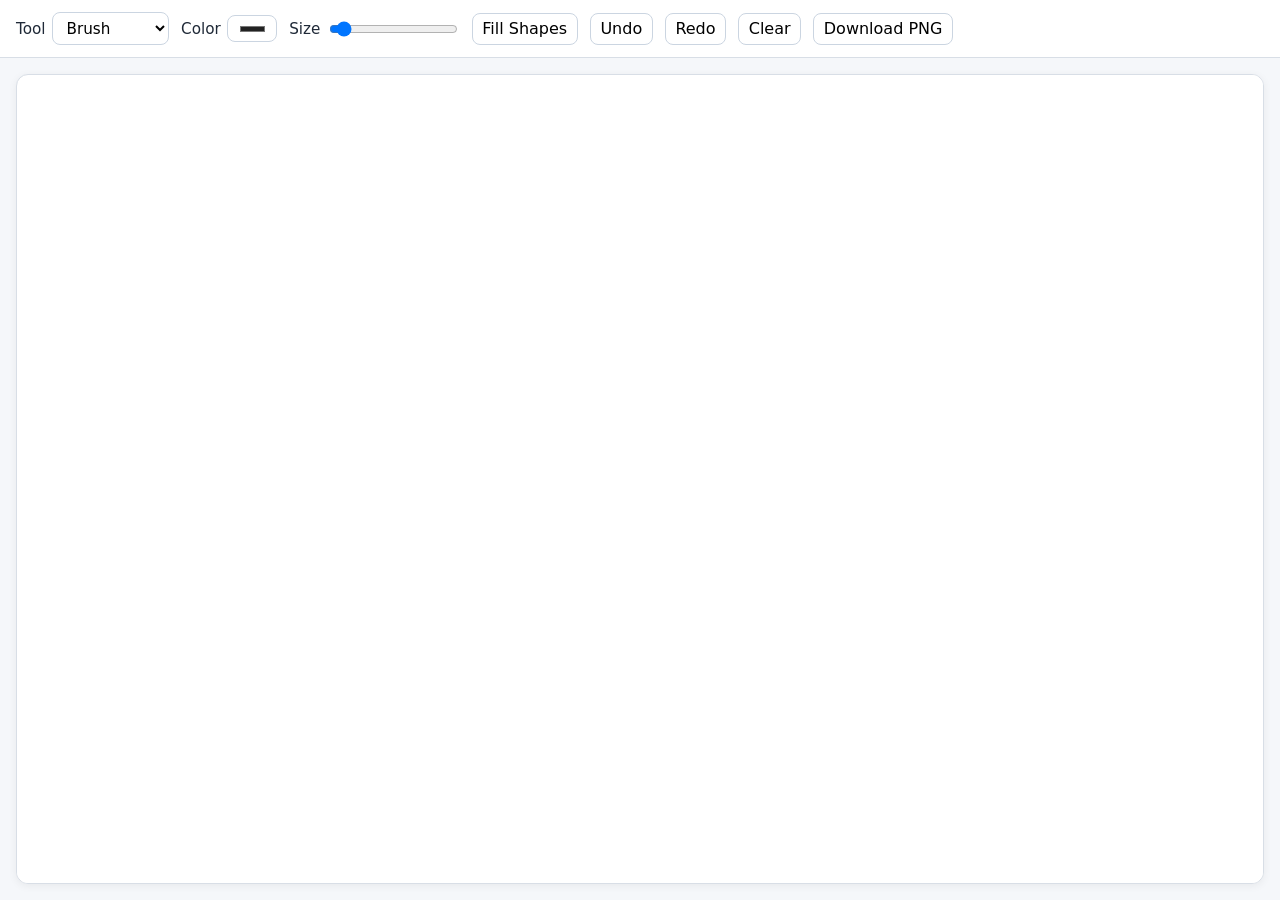
==== index.html @ f086ef81 "Build browser drawing app with standard tools" ====
<!doctype html>
<html lang="en">
  <head>
    <meta charset="UTF-8" />
    <meta name="viewport" content="width=device-width, initial-scale=1.0" />
    <title>Draw Studio</title>
    <link rel="stylesheet" href="styles.css" />
  </head>
  <body>
    <header class="toolbar" aria-label="Drawing tools">
      <label>
        Tool
        <select id="tool-select" aria-label="Select drawing tool">
          <option value="brush">Brush</option>
          <option value="line">Line</option>
          <option value="rectangle">Rectangle</option>
          <option value="circle">Circle</option>
          <option value="eraser">Eraser</option>
        </select>
      </label>

      <label>
        Color
        <input id="color-picker" type="color" value="#222222" aria-label="Choose color" />
      </label>

      <label>
        Size
        <input id="size-picker" type="range" min="1" max="60" value="5" aria-label="Brush size" />
      </label>

      <button id="fill-toggle" type="button" aria-pressed="false">Fill Shapes</button>
      <button id="undo-button" type="button">Undo</button>
      <button id="redo-button" type="button">Redo</button>
      <button id="clear-button" type="button">Clear</button>
      <button id="download-button" type="button">Download PNG</button>
    </header>

    <main>
      <canvas id="drawing-canvas" aria-label="Drawing area"></canvas>
    </main>

    <script src="script.js"></script>
  </body>
</html>
---- styles.css ----
:root {
  color-scheme: light;
  font-family: Inter, system-ui, -apple-system, Segoe UI, Roboto, sans-serif;
}

* {
  box-sizing: border-box;
}

body {
  margin: 0;
  min-height: 100vh;
  display: grid;
  grid-template-rows: auto 1fr;
  background: #f5f7fa;
}

.toolbar {
  display: flex;
  flex-wrap: wrap;
  gap: 0.75rem;
  align-items: center;
  padding: 0.75rem 1rem;
  background: #ffffff;
  border-bottom: 1px solid #d8dee6;
}

.toolbar label {
  display: inline-flex;
  align-items: center;
  gap: 0.4rem;
  font-size: 0.95rem;
  color: #1f2937;
}

.toolbar select,
.toolbar input,
.toolbar button {
  font: inherit;
}

.toolbar button,
.toolbar select,
.toolbar input[type="color"] {
  border: 1px solid #cbd5e1;
  border-radius: 0.5rem;
  padding: 0.35rem 0.6rem;
  background: #fff;
}

.toolbar button:hover {
  background: #f1f5f9;
  cursor: pointer;
}

#fill-toggle[aria-pressed="true"] {
  background: #dbeafe;
  border-color: #60a5fa;
}

main {
  padding: 1rem;
  overflow: hidden;
}

#drawing-canvas {
  width: 100%;
  height: 100%;
  display: block;
  border: 1px solid #d8dee6;
  border-radius: 0.75rem;
  background: #ffffff;
  box-shadow: 0 2px 8px rgba(0, 0, 0, 0.06);
  touch-action: none;
}
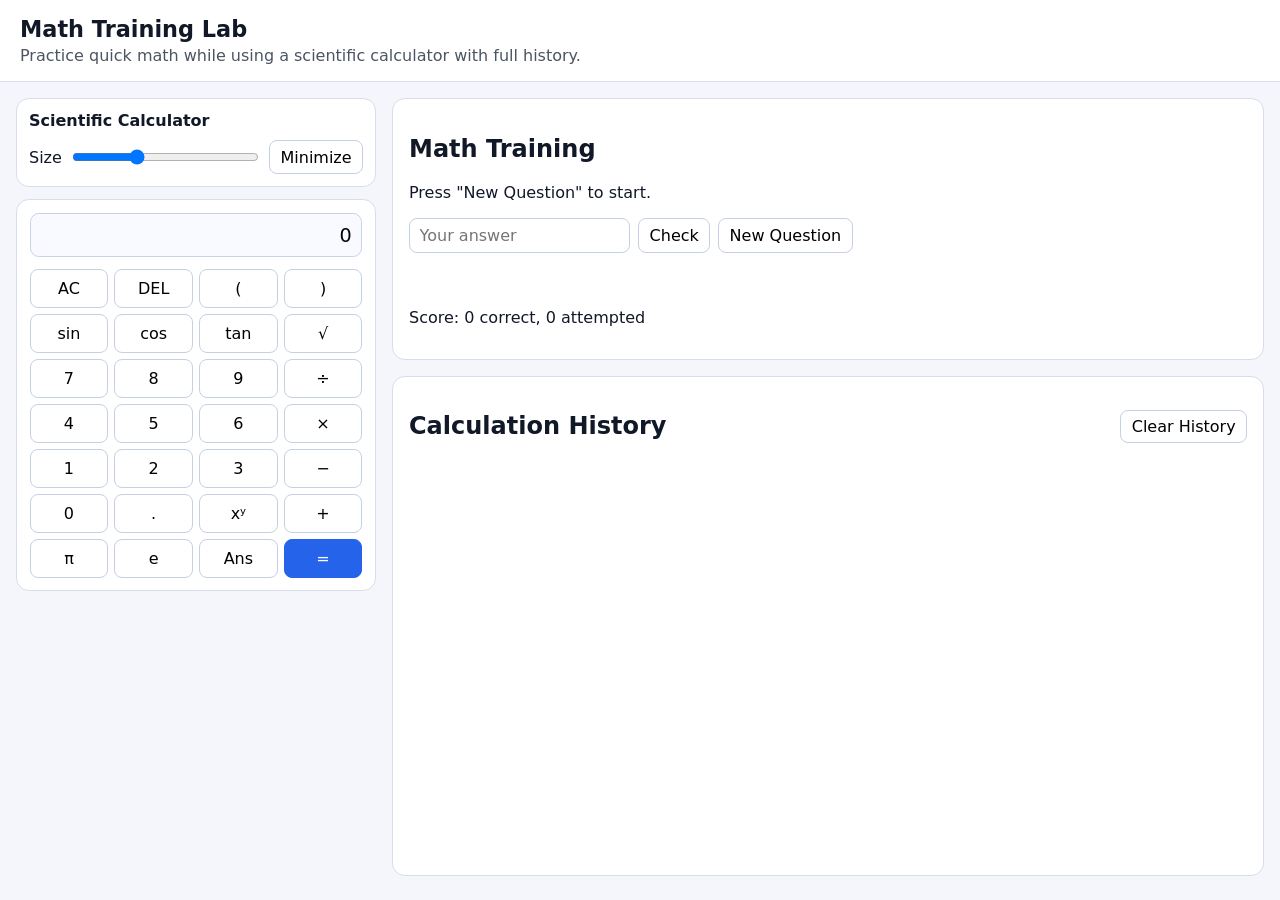
==== commit eb2874be: "Replace drawing site with math training calculator app" ====
--- a/index.html
+++ b/index.html
@@ -3,41 +3,91 @@
   <head>
     <meta charset="UTF-8" />
     <meta name="viewport" content="width=device-width, initial-scale=1.0" />
-    <title>Draw Studio</title>
+    <title>Math Training Lab</title>
     <link rel="stylesheet" href="styles.css" />
   </head>
   <body>
-    <header class="toolbar" aria-label="Drawing tools">
-      <label>
-        Tool
-        <select id="tool-select" aria-label="Select drawing tool">
-          <option value="brush">Brush</option>
-          <option value="line">Line</option>
-          <option value="rectangle">Rectangle</option>
-          <option value="circle">Circle</option>
-          <option value="eraser">Eraser</option>
-        </select>
-      </label>
-
-      <label>
-        Color
-        <input id="color-picker" type="color" value="#222222" aria-label="Choose color" />
-      </label>
-
-      <label>
-        Size
-        <input id="size-picker" type="range" min="1" max="60" value="5" aria-label="Brush size" />
-      </label>
-
-      <button id="fill-toggle" type="button" aria-pressed="false">Fill Shapes</button>
-      <button id="undo-button" type="button">Undo</button>
-      <button id="redo-button" type="button">Redo</button>
-      <button id="clear-button" type="button">Clear</button>
-      <button id="download-button" type="button">Download PNG</button>
+    <header class="app-header">
+      <h1>Math Training Lab</h1>
+      <p>Practice quick math while using a scientific calculator with full history.</p>
     </header>
 
-    <main>
-      <canvas id="drawing-canvas" aria-label="Drawing area"></canvas>
+    <main class="app-layout">
+      <section class="calculator-panel" id="calculator-panel" aria-label="Scientific calculator">
+        <div class="panel-header">
+          <h2>Scientific Calculator</h2>
+          <div class="panel-actions">
+            <label for="panel-size">Size</label>
+            <input id="panel-size" type="range" min="260" max="560" value="360" />
+            <button id="minimize-button" type="button" aria-expanded="true">Minimize</button>
+          </div>
+        </div>
+
+        <div class="calculator-shell" id="calculator-shell">
+          <div class="display-wrap">
+            <input id="calc-display" type="text" aria-label="Calculator display" readonly value="0" />
+          </div>
+
+          <div class="calc-grid" id="calc-grid" aria-label="Calculator keys">
+            <button data-action="clear">AC</button>
+            <button data-action="delete">DEL</button>
+            <button data-value="(">(</button>
+            <button data-value=")">)</button>
+
+            <button data-value="sin(">sin</button>
+            <button data-value="cos(">cos</button>
+            <button data-value="tan(">tan</button>
+            <button data-value="sqrt(">√</button>
+
+            <button data-value="7">7</button>
+            <button data-value="8">8</button>
+            <button data-value="9">9</button>
+            <button data-value="/">÷</button>
+
+            <button data-value="4">4</button>
+            <button data-value="5">5</button>
+            <button data-value="6">6</button>
+            <button data-value="*">×</button>
+
+            <button data-value="1">1</button>
+            <button data-value="2">2</button>
+            <button data-value="3">3</button>
+            <button data-value="-">−</button>
+
+            <button data-value="0">0</button>
+            <button data-value=".">.</button>
+            <button data-value="^">xʸ</button>
+            <button data-value="+">+</button>
+
+            <button data-value="pi">π</button>
+            <button data-value="e">e</button>
+            <button data-action="ans">Ans</button>
+            <button class="equals" data-action="evaluate">=</button>
+          </div>
+        </div>
+      </section>
+
+      <section class="workspace" aria-label="Math training workspace">
+        <article class="card trainer-card">
+          <h2>Math Training</h2>
+          <p id="question-text">Press "New Question" to start.</p>
+          <div class="trainer-controls">
+            <input id="answer-input" type="number" step="any" placeholder="Your answer" />
+            <button id="check-answer" type="button">Check</button>
+            <button id="new-question" type="button">New Question</button>
+          </div>
+          <p id="feedback-text" aria-live="polite"></p>
+          <p id="score-text">Score: 0 correct, 0 attempted</p>
+        </article>
+
+        <article class="card history-card">
+          <div class="history-header">
+            <h2>Calculation History</h2>
+            <button id="clear-history" type="button">Clear History</button>
+          </div>
+          <ul id="history-list" aria-live="polite"></ul>
+        </article>
+      </section>
     </main>
 
     <script src="script.js"></script>
--- a/styles.css
+++ b/styles.css
@@ -1,6 +1,6 @@
 :root {
+  font-family: Inter, system-ui, -apple-system, Segoe UI, Roboto, sans-serif;
   color-scheme: light;
-  font-family: Inter, system-ui, -apple-system, Segoe UI, Roboto, sans-serif;
 }
 
 * {
@@ -10,66 +10,191 @@
 body {
   margin: 0;
   min-height: 100vh;
+  background: #f4f6fb;
+  color: #111827;
+}
+
+.app-header {
+  padding: 1rem 1.25rem;
+  border-bottom: 1px solid #d7ddea;
+  background: #ffffff;
+}
+
+.app-header h1 {
+  margin: 0;
+  font-size: 1.4rem;
+}
+
+.app-header p {
+  margin: 0.25rem 0 0;
+  color: #4b5563;
+}
+
+.app-layout {
+  display: flex;
+  gap: 1rem;
+  padding: 1rem;
+  min-height: calc(100vh - 90px);
+}
+
+.calculator-panel {
+  width: 360px;
+  min-width: 260px;
+  max-width: 560px;
+  transition: width 0.2s ease;
+}
+
+.calculator-panel.minimized {
+  width: 170px;
+}
+
+.panel-header {
+  background: #fff;
+  border: 1px solid #d7ddea;
+  border-radius: 0.8rem;
+  padding: 0.75rem;
+  margin-bottom: 0.75rem;
+}
+
+.panel-header h2 {
+  margin: 0;
+  font-size: 1rem;
+}
+
+.panel-actions {
+  margin-top: 0.65rem;
+  display: flex;
+  align-items: center;
+  gap: 0.5rem;
+}
+
+.panel-actions input[type='range'] {
+  flex: 1;
+}
+
+button,
+input {
+  font: inherit;
+}
+
+button {
+  border: 1px solid #c6d0e3;
+  background: #fff;
+  border-radius: 0.5rem;
+  padding: 0.4rem 0.65rem;
+  cursor: pointer;
+}
+
+button:hover {
+  background: #eef3ff;
+}
+
+.calculator-shell {
+  background: #fff;
+  border: 1px solid #d7ddea;
+  border-radius: 0.8rem;
+  padding: 0.8rem;
+}
+
+.calculator-panel.minimized .calculator-shell {
+  display: none;
+}
+
+.display-wrap {
+  margin-bottom: 0.75rem;
+}
+
+#calc-display {
+  width: 100%;
+  border: 1px solid #c9d3e8;
+  border-radius: 0.55rem;
+  font-size: 1.2rem;
+  text-align: right;
+  padding: 0.6rem;
+  background: #f8faff;
+}
+
+.calc-grid {
   display: grid;
+  grid-template-columns: repeat(4, 1fr);
+  gap: 0.4rem;
+}
+
+.calc-grid button {
+  padding: 0.55rem;
+}
+
+.equals {
+  background: #2563eb;
+  border-color: #2563eb;
+  color: #fff;
+}
+
+.workspace {
+  flex: 1;
+  display: grid;
+  gap: 1rem;
   grid-template-rows: auto 1fr;
-  background: #f5f7fa;
-}
-
-.toolbar {
+}
+
+.card {
+  background: #fff;
+  border: 1px solid #d7ddea;
+  border-radius: 0.8rem;
+  padding: 1rem;
+}
+
+.trainer-controls {
   display: flex;
   flex-wrap: wrap;
-  gap: 0.75rem;
+  gap: 0.5rem;
+}
+
+#answer-input {
+  border: 1px solid #c6d0e3;
+  border-radius: 0.5rem;
+  padding: 0.45rem 0.6rem;
+  min-width: 180px;
+}
+
+#feedback-text {
+  min-height: 1.4rem;
+  font-weight: 600;
+}
+
+.history-header {
+  display: flex;
+  justify-content: space-between;
   align-items: center;
-  padding: 0.75rem 1rem;
-  background: #ffffff;
-  border-bottom: 1px solid #d8dee6;
-}
-
-.toolbar label {
-  display: inline-flex;
-  align-items: center;
-  gap: 0.4rem;
-  font-size: 0.95rem;
-  color: #1f2937;
-}
-
-.toolbar select,
-.toolbar input,
-.toolbar button {
-  font: inherit;
-}
-
-.toolbar button,
-.toolbar select,
-.toolbar input[type="color"] {
-  border: 1px solid #cbd5e1;
-  border-radius: 0.5rem;
-  padding: 0.35rem 0.6rem;
-  background: #fff;
-}
-
-.toolbar button:hover {
-  background: #f1f5f9;
-  cursor: pointer;
-}
-
-#fill-toggle[aria-pressed="true"] {
-  background: #dbeafe;
-  border-color: #60a5fa;
-}
-
-main {
-  padding: 1rem;
-  overflow: hidden;
-}
-
-#drawing-canvas {
-  width: 100%;
-  height: 100%;
-  display: block;
-  border: 1px solid #d8dee6;
-  border-radius: 0.75rem;
-  background: #ffffff;
-  box-shadow: 0 2px 8px rgba(0, 0, 0, 0.06);
-  touch-action: none;
-}
+  gap: 0.5rem;
+}
+
+#history-list {
+  list-style: none;
+  margin: 0.75rem 0 0;
+  padding: 0;
+  max-height: 420px;
+  overflow-y: auto;
+  display: grid;
+  gap: 0.45rem;
+}
+
+#history-list li {
+  border: 1px solid #dee5f3;
+  border-radius: 0.55rem;
+  padding: 0.45rem 0.6rem;
+  background: #f8faff;
+  font-family: ui-monospace, SFMono-Regular, Menlo, Monaco, Consolas, monospace;
+}
+
+@media (max-width: 980px) {
+  .app-layout {
+    flex-direction: column;
+  }
+
+  .calculator-panel,
+  .calculator-panel.minimized {
+    width: 100%;
+    max-width: none;
+  }
+}
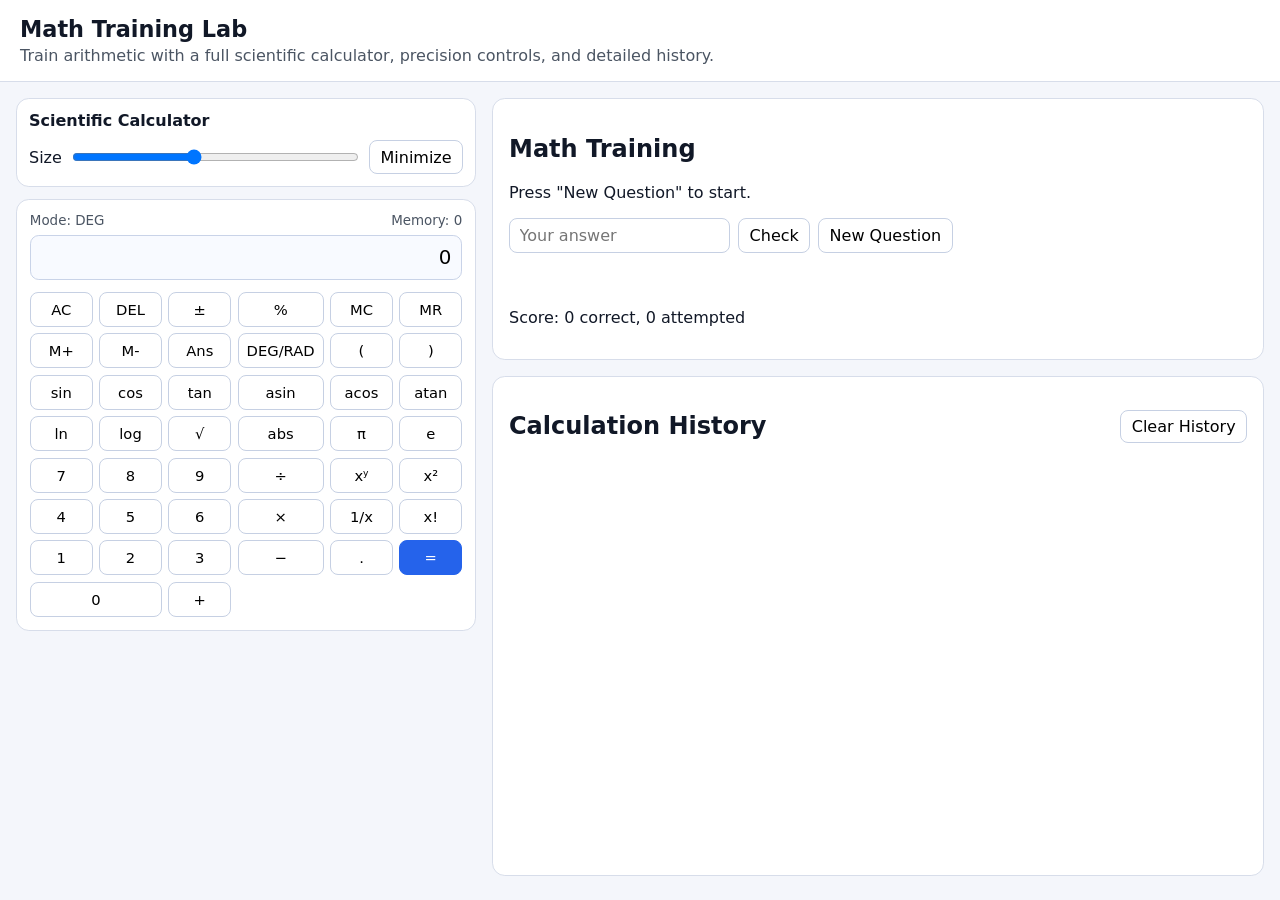
==== commit 3d642d57: "Upgrade calculator to advanced scientific mode" ====
--- a/index.html
+++ b/index.html
@@ -9,7 +9,7 @@
   <body>
     <header class="app-header">
       <h1>Math Training Lab</h1>
-      <p>Practice quick math while using a scientific calculator with full history.</p>
+      <p>Train arithmetic with a full scientific calculator, precision controls, and detailed history.</p>
     </header>
 
     <main class="app-layout">
@@ -18,51 +18,73 @@
           <h2>Scientific Calculator</h2>
           <div class="panel-actions">
             <label for="panel-size">Size</label>
-            <input id="panel-size" type="range" min="260" max="560" value="360" />
+            <input id="panel-size" type="range" min="300" max="680" value="460" />
             <button id="minimize-button" type="button" aria-expanded="true">Minimize</button>
           </div>
         </div>
 
         <div class="calculator-shell" id="calculator-shell">
+          <div class="calc-status-row">
+            <span id="angle-mode-indicator">Mode: DEG</span>
+            <span id="memory-indicator">Memory: 0</span>
+          </div>
           <div class="display-wrap">
+            <label class="sr-only" for="calc-display">Calculator display</label>
             <input id="calc-display" type="text" aria-label="Calculator display" readonly value="0" />
           </div>
 
           <div class="calc-grid" id="calc-grid" aria-label="Calculator keys">
             <button data-action="clear">AC</button>
             <button data-action="delete">DEL</button>
-            <button data-value="(">(</button>
-            <button data-value=")">)</button>
+            <button data-action="toggle-sign">±</button>
+            <button data-action="percent">%</button>
+            <button data-action="memory-clear">MC</button>
+            <button data-action="memory-recall">MR</button>
 
-            <button data-value="sin(">sin</button>
-            <button data-value="cos(">cos</button>
-            <button data-value="tan(">tan</button>
-            <button data-value="sqrt(">√</button>
+            <button data-action="memory-add">M+</button>
+            <button data-action="memory-subtract">M-</button>
+            <button data-action="ans">Ans</button>
+            <button data-action="mode-toggle">DEG/RAD</button>
+            <button data-token="(">(</button>
+            <button data-token=")">)</button>
 
-            <button data-value="7">7</button>
-            <button data-value="8">8</button>
-            <button data-value="9">9</button>
-            <button data-value="/">÷</button>
+            <button data-token="sin(">sin</button>
+            <button data-token="cos(">cos</button>
+            <button data-token="tan(">tan</button>
+            <button data-token="asin(">asin</button>
+            <button data-token="acos(">acos</button>
+            <button data-token="atan(">atan</button>
 
-            <button data-value="4">4</button>
-            <button data-value="5">5</button>
-            <button data-value="6">6</button>
-            <button data-value="*">×</button>
+            <button data-token="ln(">ln</button>
+            <button data-token="log(">log</button>
+            <button data-token="sqrt(">√</button>
+            <button data-token="abs(">abs</button>
+            <button data-token="pi">π</button>
+            <button data-token="e">e</button>
 
-            <button data-value="1">1</button>
-            <button data-value="2">2</button>
-            <button data-value="3">3</button>
-            <button data-value="-">−</button>
+            <button data-token="7">7</button>
+            <button data-token="8">8</button>
+            <button data-token="9">9</button>
+            <button data-token="/">÷</button>
+            <button data-token="^">xʸ</button>
+            <button data-action="square">x²</button>
 
-            <button data-value="0">0</button>
-            <button data-value=".">.</button>
-            <button data-value="^">xʸ</button>
-            <button data-value="+">+</button>
+            <button data-token="4">4</button>
+            <button data-token="5">5</button>
+            <button data-token="6">6</button>
+            <button data-token="*">×</button>
+            <button data-action="inverse">1/x</button>
+            <button data-action="factorial">x!</button>
 
-            <button data-value="pi">π</button>
-            <button data-value="e">e</button>
-            <button data-action="ans">Ans</button>
-            <button class="equals" data-action="evaluate">=</button>
+            <button data-token="1">1</button>
+            <button data-token="2">2</button>
+            <button data-token="3">3</button>
+            <button data-token="-">−</button>
+            <button data-token=".">.</button>
+            <button data-action="evaluate" class="equals">=</button>
+
+            <button data-token="0" class="span-two">0</button>
+            <button data-token="+">+</button>
           </div>
         </div>
       </section>
--- a/styles.css
+++ b/styles.css
@@ -38,20 +38,25 @@
 }
 
 .calculator-panel {
-  width: 360px;
-  min-width: 260px;
-  max-width: 560px;
+  width: 460px;
+  min-width: 300px;
+  max-width: 680px;
   transition: width 0.2s ease;
 }
 
 .calculator-panel.minimized {
-  width: 170px;
-}
-
-.panel-header {
+  width: 190px;
+}
+
+.panel-header,
+.calculator-shell,
+.card {
   background: #fff;
   border: 1px solid #d7ddea;
   border-radius: 0.8rem;
+}
+
+.panel-header {
   padding: 0.75rem;
   margin-bottom: 0.75rem;
 }
@@ -90,14 +95,20 @@
 }
 
 .calculator-shell {
-  background: #fff;
-  border: 1px solid #d7ddea;
-  border-radius: 0.8rem;
   padding: 0.8rem;
 }
 
 .calculator-panel.minimized .calculator-shell {
   display: none;
+}
+
+.calc-status-row {
+  display: flex;
+  justify-content: space-between;
+  gap: 0.5rem;
+  margin-bottom: 0.45rem;
+  font-size: 0.84rem;
+  color: #4b5563;
 }
 
 .display-wrap {
@@ -108,20 +119,25 @@
   width: 100%;
   border: 1px solid #c9d3e8;
   border-radius: 0.55rem;
-  font-size: 1.2rem;
+  font-size: 1.24rem;
   text-align: right;
-  padding: 0.6rem;
+  padding: 0.62rem;
   background: #f8faff;
 }
 
 .calc-grid {
   display: grid;
-  grid-template-columns: repeat(4, 1fr);
+  grid-template-columns: repeat(6, 1fr);
   gap: 0.4rem;
 }
 
 .calc-grid button {
-  padding: 0.55rem;
+  padding: 0.5rem;
+  font-size: 0.92rem;
+}
+
+.calc-grid .span-two {
+  grid-column: span 2;
 }
 
 .equals {
@@ -138,9 +154,6 @@
 }
 
 .card {
-  background: #fff;
-  border: 1px solid #d7ddea;
-  border-radius: 0.8rem;
   padding: 1rem;
 }
 
@@ -173,7 +186,7 @@
   list-style: none;
   margin: 0.75rem 0 0;
   padding: 0;
-  max-height: 420px;
+  max-height: 460px;
   overflow-y: auto;
   display: grid;
   gap: 0.45rem;
@@ -185,9 +198,26 @@
   padding: 0.45rem 0.6rem;
   background: #f8faff;
   font-family: ui-monospace, SFMono-Regular, Menlo, Monaco, Consolas, monospace;
-}
-
-@media (max-width: 980px) {
+  font-size: 0.86rem;
+}
+
+.history-time {
+  color: #6b7280;
+  margin-bottom: 0.2rem;
+}
+
+.sr-only {
+  position: absolute;
+  width: 1px;
+  height: 1px;
+  padding: 0;
+  margin: -1px;
+  overflow: hidden;
+  clip: rect(0, 0, 0, 0);
+  border: 0;
+}
+
+@media (max-width: 1120px) {
   .app-layout {
     flex-direction: column;
   }
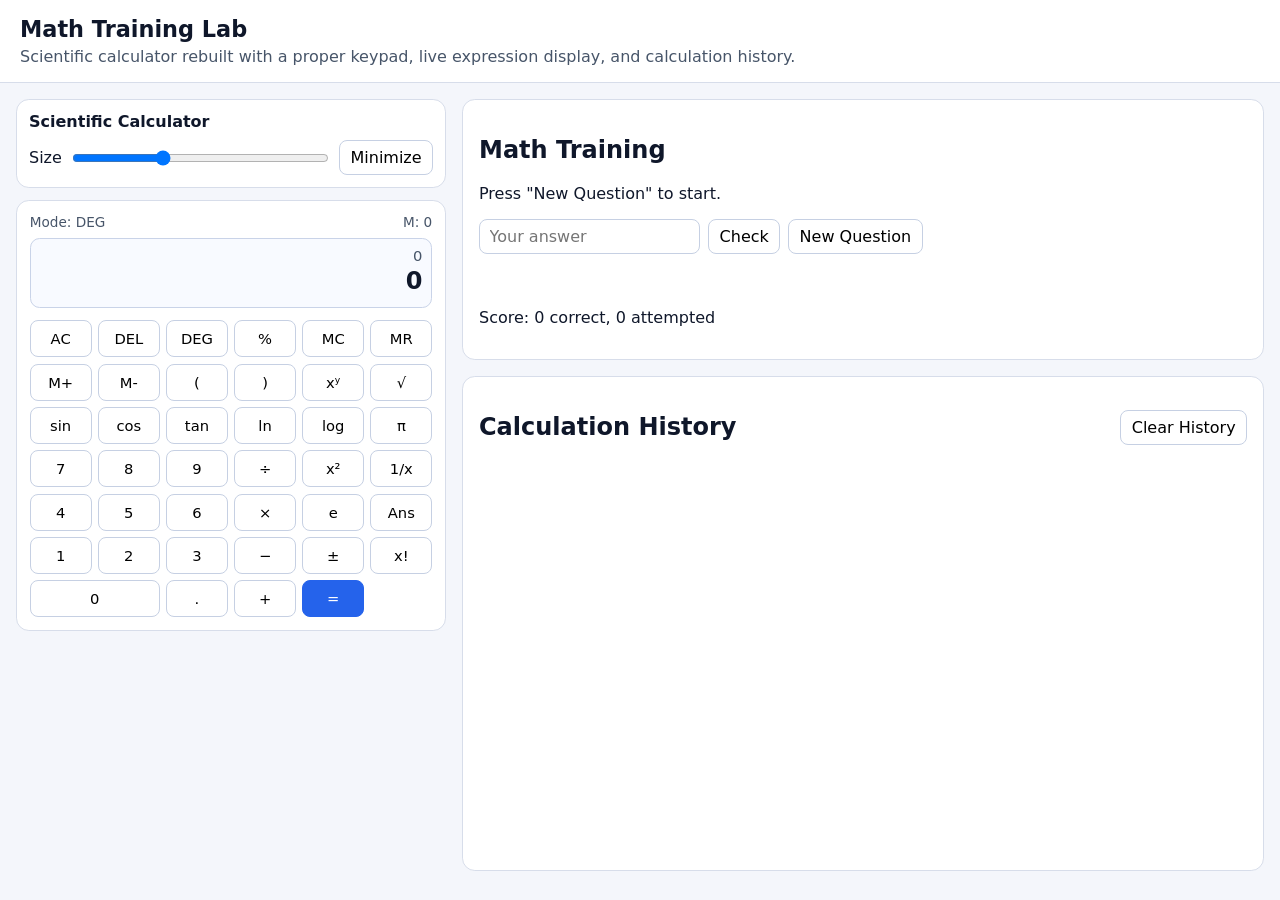
==== commit 40dfcde2: "Completely remake scientific calculator UI and behavior" ====
--- a/index.html
+++ b/index.html
@@ -9,7 +9,7 @@
   <body>
     <header class="app-header">
       <h1>Math Training Lab</h1>
-      <p>Train arithmetic with a full scientific calculator, precision controls, and detailed history.</p>
+      <p>Scientific calculator rebuilt with a proper keypad, live expression display, and calculation history.</p>
     </header>
 
     <main class="app-layout">
@@ -18,73 +18,69 @@
           <h2>Scientific Calculator</h2>
           <div class="panel-actions">
             <label for="panel-size">Size</label>
-            <input id="panel-size" type="range" min="300" max="680" value="460" />
+            <input id="panel-size" type="range" min="320" max="640" value="430" />
             <button id="minimize-button" type="button" aria-expanded="true">Minimize</button>
           </div>
         </div>
 
-        <div class="calculator-shell" id="calculator-shell">
-          <div class="calc-status-row">
-            <span id="angle-mode-indicator">Mode: DEG</span>
-            <span id="memory-indicator">Memory: 0</span>
-          </div>
-          <div class="display-wrap">
-            <label class="sr-only" for="calc-display">Calculator display</label>
-            <input id="calc-display" type="text" aria-label="Calculator display" readonly value="0" />
+        <div class="calculator-shell">
+          <div class="status-row">
+            <span id="mode-indicator">Mode: DEG</span>
+            <span id="memory-indicator">M: 0</span>
           </div>
 
-          <div class="calc-grid" id="calc-grid" aria-label="Calculator keys">
-            <button data-action="clear">AC</button>
+          <div class="display-wrap">
+            <div id="expression-display" class="expression-display" aria-live="polite">0</div>
+            <div id="result-display" class="result-display" aria-live="polite">0</div>
+          </div>
+
+          <div class="keypad" id="keypad" aria-label="Calculator keypad">
+            <button data-action="all-clear">AC</button>
             <button data-action="delete">DEL</button>
-            <button data-action="toggle-sign">±</button>
+            <button data-action="mode">DEG</button>
             <button data-action="percent">%</button>
             <button data-action="memory-clear">MC</button>
             <button data-action="memory-recall">MR</button>
 
             <button data-action="memory-add">M+</button>
             <button data-action="memory-subtract">M-</button>
-            <button data-action="ans">Ans</button>
-            <button data-action="mode-toggle">DEG/RAD</button>
             <button data-token="(">(</button>
             <button data-token=")">)</button>
+            <button data-token="^">xʸ</button>
+            <button data-action="sqrt">√</button>
 
-            <button data-token="sin(">sin</button>
-            <button data-token="cos(">cos</button>
-            <button data-token="tan(">tan</button>
-            <button data-token="asin(">asin</button>
-            <button data-token="acos(">acos</button>
-            <button data-token="atan(">atan</button>
-
-            <button data-token="ln(">ln</button>
-            <button data-token="log(">log</button>
-            <button data-token="sqrt(">√</button>
-            <button data-token="abs(">abs</button>
+            <button data-action="sin">sin</button>
+            <button data-action="cos">cos</button>
+            <button data-action="tan">tan</button>
+            <button data-action="ln">ln</button>
+            <button data-action="log">log</button>
             <button data-token="pi">π</button>
-            <button data-token="e">e</button>
 
             <button data-token="7">7</button>
             <button data-token="8">8</button>
             <button data-token="9">9</button>
             <button data-token="/">÷</button>
-            <button data-token="^">xʸ</button>
             <button data-action="square">x²</button>
+            <button data-action="inverse">1/x</button>
 
             <button data-token="4">4</button>
             <button data-token="5">5</button>
             <button data-token="6">6</button>
             <button data-token="*">×</button>
-            <button data-action="inverse">1/x</button>
-            <button data-action="factorial">x!</button>
+            <button data-token="e">e</button>
+            <button data-action="ans">Ans</button>
 
             <button data-token="1">1</button>
             <button data-token="2">2</button>
             <button data-token="3">3</button>
             <button data-token="-">−</button>
-            <button data-token=".">.</button>
-            <button data-action="evaluate" class="equals">=</button>
+            <button data-action="sign">±</button>
+            <button data-action="factorial">x!</button>
 
             <button data-token="0" class="span-two">0</button>
+            <button data-token=".">.</button>
             <button data-token="+">+</button>
+            <button class="equals" data-action="evaluate">=</button>
           </div>
         </div>
       </section>
--- a/styles.css
+++ b/styles.css
@@ -3,50 +3,38 @@
   color-scheme: light;
 }
 
-* {
-  box-sizing: border-box;
-}
+* { box-sizing: border-box; }
 
 body {
   margin: 0;
   min-height: 100vh;
   background: #f4f6fb;
-  color: #111827;
+  color: #0f172a;
 }
 
 .app-header {
+  background: #fff;
+  border-bottom: 1px solid #d7ddea;
   padding: 1rem 1.25rem;
-  border-bottom: 1px solid #d7ddea;
-  background: #ffffff;
 }
 
-.app-header h1 {
-  margin: 0;
-  font-size: 1.4rem;
-}
-
-.app-header p {
-  margin: 0.25rem 0 0;
-  color: #4b5563;
-}
+.app-header h1 { margin: 0; font-size: 1.4rem; }
+.app-header p { margin: 0.3rem 0 0; color: #475569; }
 
 .app-layout {
   display: flex;
   gap: 1rem;
   padding: 1rem;
-  min-height: calc(100vh - 90px);
+  min-height: calc(100vh - 96px);
 }
 
 .calculator-panel {
-  width: 460px;
-  min-width: 300px;
-  max-width: 680px;
-  transition: width 0.2s ease;
+  width: 430px;
+  min-width: 320px;
+  max-width: 640px;
 }
 
-.calculator-panel.minimized {
-  width: 190px;
-}
+.calculator-panel.minimized { width: 190px; }
 
 .panel-header,
 .calculator-shell,
@@ -56,95 +44,79 @@
   border-radius: 0.8rem;
 }
 
-.panel-header {
-  padding: 0.75rem;
-  margin-bottom: 0.75rem;
-}
-
-.panel-header h2 {
-  margin: 0;
-  font-size: 1rem;
-}
+.panel-header { padding: 0.75rem; margin-bottom: 0.75rem; }
+.panel-header h2 { margin: 0; font-size: 1rem; }
 
 .panel-actions {
-  margin-top: 0.65rem;
+  margin-top: 0.6rem;
   display: flex;
   align-items: center;
   gap: 0.5rem;
 }
 
-.panel-actions input[type='range'] {
-  flex: 1;
-}
+.panel-actions input[type='range'] { flex: 1; }
 
-button,
-input {
-  font: inherit;
-}
+button, input { font: inherit; }
 
 button {
   border: 1px solid #c6d0e3;
   background: #fff;
   border-radius: 0.5rem;
-  padding: 0.4rem 0.65rem;
+  padding: 0.42rem 0.65rem;
   cursor: pointer;
 }
 
-button:hover {
-  background: #eef3ff;
-}
+button:hover { background: #eef3ff; }
 
-.calculator-shell {
-  padding: 0.8rem;
-}
+.calculator-shell { padding: 0.8rem; }
+.calculator-panel.minimized .calculator-shell { display: none; }
 
-.calculator-panel.minimized .calculator-shell {
-  display: none;
-}
-
-.calc-status-row {
+.status-row {
   display: flex;
   justify-content: space-between;
-  gap: 0.5rem;
-  margin-bottom: 0.45rem;
-  font-size: 0.84rem;
-  color: #4b5563;
+  color: #475569;
+  font-size: 0.85rem;
+  margin-bottom: 0.5rem;
 }
 
 .display-wrap {
+  border: 1px solid #c9d3e8;
+  background: #f8faff;
+  border-radius: 0.6rem;
+  padding: 0.55rem;
   margin-bottom: 0.75rem;
 }
 
-#calc-display {
-  width: 100%;
-  border: 1px solid #c9d3e8;
-  border-radius: 0.55rem;
-  font-size: 1.24rem;
+.expression-display {
+  min-height: 1.2rem;
+  font-size: 0.92rem;
+  color: #475569;
   text-align: right;
-  padding: 0.62rem;
-  background: #f8faff;
+  word-break: break-all;
 }
 
-.calc-grid {
+.result-display {
+  min-height: 2rem;
+  text-align: right;
+  font-size: 1.5rem;
+  font-weight: 650;
+  color: #0f172a;
+  word-break: break-all;
+}
+
+.keypad {
   display: grid;
   grid-template-columns: repeat(6, 1fr);
   gap: 0.4rem;
 }
 
-.calc-grid button {
-  padding: 0.5rem;
+.keypad button {
+  padding: 0.56rem 0.2rem;
   font-size: 0.92rem;
 }
 
-.calc-grid .span-two {
-  grid-column: span 2;
-}
-
-.equals {
-  background: #2563eb;
-  border-color: #2563eb;
-  color: #fff;
-}
+.keypad .span-two { grid-column: span 2; }
+.equals { background: #2563eb; color: #fff; border-color: #2563eb; }
 
 .workspace {
   flex: 1;
@@ -153,9 +125,7 @@
   grid-template-rows: auto 1fr;
 }
 
-.card {
-  padding: 1rem;
-}
+.card { padding: 1rem; }
 
 .trainer-controls {
   display: flex;
@@ -170,10 +140,7 @@
   min-width: 180px;
 }
 
-#feedback-text {
-  min-height: 1.4rem;
-  font-weight: 600;
-}
+#feedback-text { min-height: 1.4rem; font-weight: 600; }
 
 .history-header {
   display: flex;
@@ -186,7 +153,7 @@
   list-style: none;
   margin: 0.75rem 0 0;
   padding: 0;
-  max-height: 460px;
+  max-height: 480px;
   overflow-y: auto;
   display: grid;
   gap: 0.45rem;
@@ -195,33 +162,16 @@
 #history-list li {
   border: 1px solid #dee5f3;
   border-radius: 0.55rem;
+  background: #f8faff;
   padding: 0.45rem 0.6rem;
-  background: #f8faff;
   font-family: ui-monospace, SFMono-Regular, Menlo, Monaco, Consolas, monospace;
   font-size: 0.86rem;
 }
 
-.history-time {
-  color: #6b7280;
-  margin-bottom: 0.2rem;
-}
-
-.sr-only {
-  position: absolute;
-  width: 1px;
-  height: 1px;
-  padding: 0;
-  margin: -1px;
-  overflow: hidden;
-  clip: rect(0, 0, 0, 0);
-  border: 0;
-}
+.history-meta { color: #64748b; margin-bottom: 0.18rem; }
 
 @media (max-width: 1120px) {
-  .app-layout {
-    flex-direction: column;
-  }
-
+  .app-layout { flex-direction: column; }
   .calculator-panel,
   .calculator-panel.minimized {
     width: 100%;
